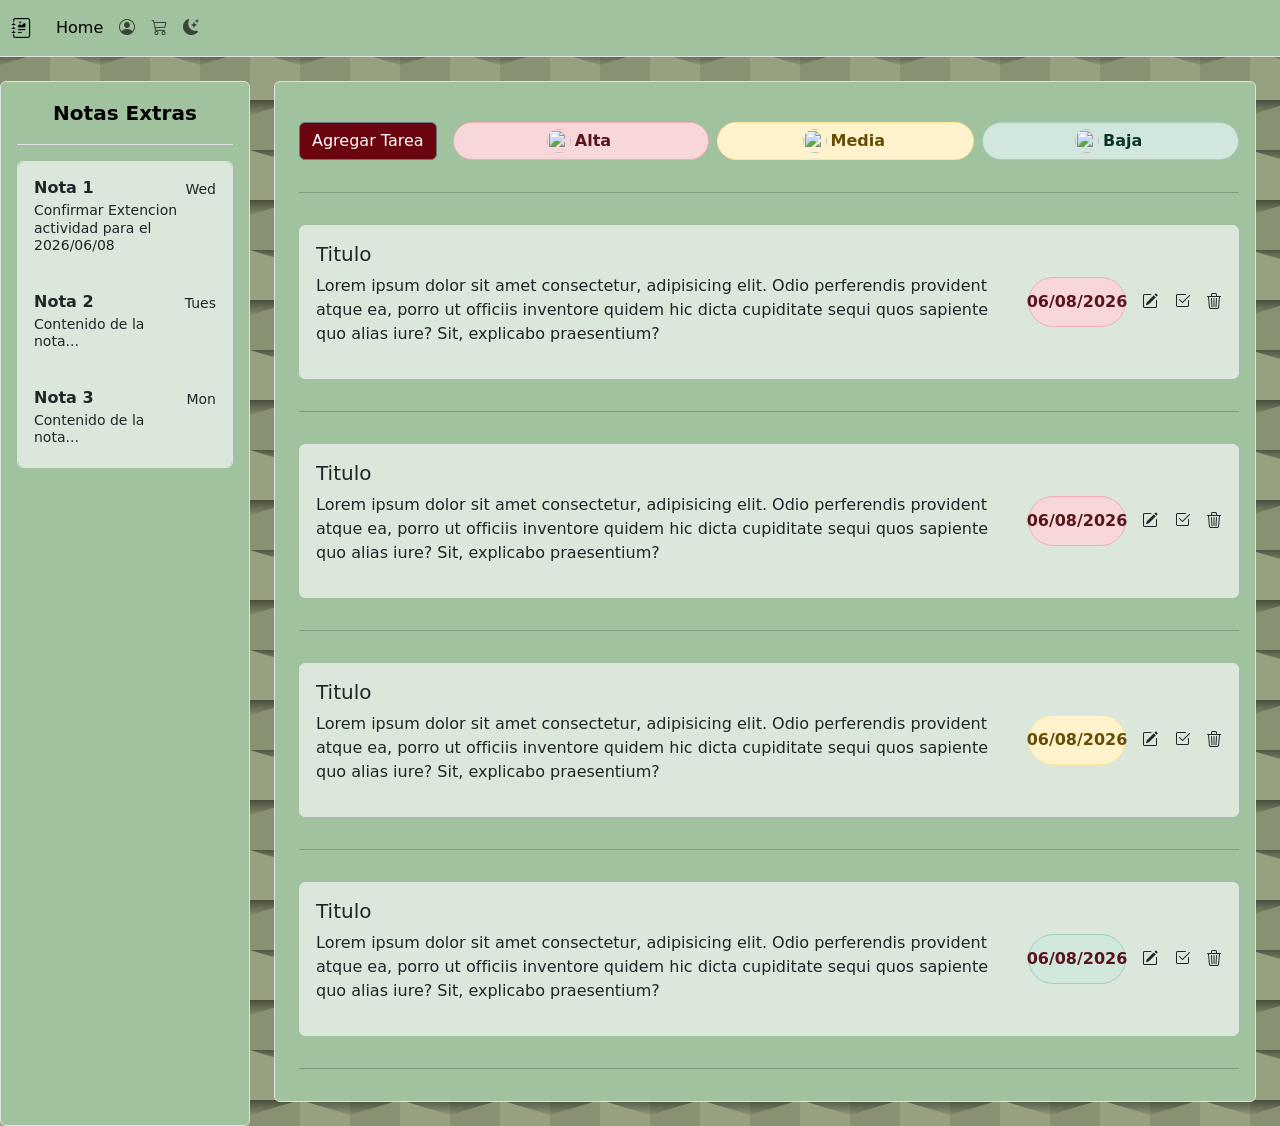
==== index.html @ 19131831 "renombrar Index.html a minúsculas para GitHub Pages" ====
<!DOCTYPE html>
<html lang="es">
<head>
    <meta charset="UTF-8">
    <meta name="viewport" content="width=device-width, initial-scale=1.0">
    <link rel="stylesheet" href="/Css/styles.css">
    <link rel="stylesheet" href="/Css/vision.css">
    <link rel="stylesheet" href="https://cdn.jsdelivr.net/npm/bootstrap-icons@1.11.3/font/bootstrap-icons.min.css">
    <link rel="stylesheet" href="https://cdn.jsdelivr.net/npm/bootstrap-icons@1.13.1/font/bootstrap-icons.min.css">
    <link href="https://cdn.jsdelivr.net/npm/bootstrap@5.3.3/dist/css/bootstrap.min.css" rel="stylesheet">

<!DOCTYPE html>
<html lang="es">
<head>
    <meta charset="UTF-8">
    <meta name="viewport" content="width=device-width, initial-scale=1.0">
    <link rel="stylesheet" href="https://cdn.jsdelivr.net/npm/bootstrap-icons@1.11.3/font/bootstrap-icons.min.css">
    <link href="https://cdn.jsdelivr.net/npm/bootstrap@5.3.3/dist/css/bootstrap.min.css" rel="stylesheet">
    <title>Dashboard Tareas</title>
</head>
<body class="">

    <!-- Navbar-->
    <nav class="navbar navbar-expand-lg border-bottom ">
        <div class="container-fluid">
            <a class="navbar-brand d-flex align-items-center" href="Index.html">
                <i class="bi bi-journal-richtext"></i></a>
        <button class="navbar-toggler" type="button" data-bs-toggle="collapse" data-bs-target="#navbarNavDropdown" aria-controls="navbarNavDropdown" aria-expanded="false" aria-label="Toggle navigation">
            </button>
            <div class="collapse navbar-collapse" id="navbarNavDropdown">
                <ul class="navbar-nav">
                    <li class="nav-item">
                        <a class="nav-link active" aria-current="page" href="#">Home</a>
                    </li>
                    <li class="nav-item">
                        <a class="nav-link" href="#"><i class="bi bi-person-circle"></i></a>
                    </li>
                    <li class="nav-item">
                        <a class="nav-link" href="#"><i class="bi bi-cart3"></i></a>
                    </li>
                    <li class="nav-item">
                        <a class="nav-link" id="modo" href="#"><i class="bi bi-moon-stars-fill" id="icono"></i></a>
                    </li>
                </ul>
            </div>
        </div>
    </nav>

    <!--Notas Extra -->
    <div class="d-flex" style="min-height: calc(100vh - 56px);">
        <div class="notasExtra d-flex flex-column align-items-stretch flex-shrink-0 mt-4 border-end border   rounded p-3" style="width: 250px;">
            <a href="/" class="d-flex align-items-center justify-content-center pb-3 mb-3 link-body-emphasis text-decoration-none border-bottom">
                <span class="fs-5 fw-semibold">Notas Extras</span>
            </a>
            <div class="list-group list-group-flush scrollarea border rounded">
                <a href="#" class="list-group-item  backfondo list-group-item-action py-3 lh-sm">
                    <div class="d-flex w-100 align-items-center justify-content-between">
                        <strong class="mb-1">Nota 1</strong>
                        <small>Wed</small>
                    </div>
                    <div class="col-10 mb-1 small">Confirmar Extencion actividad para el 2026/06/08</div>
                </a>
                <a href="#" class="list-group-item backfondo list-group-item-action py-3 lh-sm">
                    <div class="d-flex w-100 align-items-center justify-content-between">
                        <strong class="mb-1">Nota 2</strong>
                        <small>Tues</small>
                    </div>
                    <div class="col-10 mb-1 small">Contenido de la nota...</div>
                </a>
                <a href="#" class="list-group-item backfondo list-group-item-action py-3 lh-sm">
                    <div class="d-flex w-100 align-items-center justify-content-between">
                        <strong class="mb-1">Nota 3</strong>
                        <small>Mon</small>
                    </div>
                    <div class="col-10 mb-1 small">Contenido de la nota...</div>
                </a>
            </div>
        </div>
        <div class="flex-grow-1 p-4">
            <div class="row g-4">

<!--Tareas -->
<div class="col-12 col-md-12">
    <div class="d-flex flex-column gap-3 py-3 ps-4 pe-3 border rounded tareas">

    <div class="d-flex flex-wrap gap-2 w-100 mt-4 ps-8">
        <!--Formulario-->
            <button id="btnNuevaTarea" class="btn btn-secondary">Agregar Tarea</button>
            <vr></vr>
            <span class="Rojo badge d-flex flex-fill justify-content-center align-items-center p-1 pe-2 text-danger-emphasis bg-danger-subtle border border-danger-subtle rounded-pill">
                <img class="rounded-circle me-1" width="24" height="24" src="https://media.istockphoto.com/id/2217195981/vector/human-silhouette-profile.webp?a=1&b=1&s=612x612&w=0&k=20&c=wUSqGblDH8gOge5ipaBt1TjM0HLCsXHWzp-qzt_V4os=" alt="">
                Alta
            </span>
            <span class="Amarillo badge d-flex flex-fill justify-content-center align-items-center p-1 pe-2 text-warning-emphasis bg-warning-subtle border border-warning-subtle rounded-pill">
                <img class="rounded-circle me-1" width="24" height="24" src="https://media.istockphoto.com/id/2217195981/vector/human-silhouette-profile.webp?a=1&b=1&s=612x612&w=0&k=20&c=wUSqGblDH8gOge5ipaBt1TjM0HLCsXHWzp-qzt_V4os=" alt="">
                Media
            </span>
            <span class="Verde badge d-flex flex-fill justify-content-center align-items-center p-1 pe-2 text-success-emphasis bg-success-subtle border border-success-subtle rounded-pill">
                <img class="rounded-circle me-1" width="24" height="24" src="https://media.istockphoto.com/id/2217195981/vector/human-silhouette-profile.webp?a=1&b=1&s=612x612&w=0&k=20&c=wUSqGblDH8gOge5ipaBt1TjM0HLCsXHWzp-qzt_V4os=" alt="">
                Baja
            </span>
        </div>
        <hr>

        <!-- Sección de la fecha -->
        <div class="p-3 border rounded d-flex align-items-center gap-3 tareaFondo">
            <div id="tituloTaller">
            <h5>Titulo</h5>
            <p>Lorem ipsum dolor sit amet consectetur, adipisicing elit. Odio perferendis provident atque ea, porro ut officiis inventore quidem hic dicta cupiditate sequi quos sapiente quo alias iure? Sit, explicabo praesentium?</p>
            </div>
            <span class="Rojo  badge d-flex flex-fill align-items-center justify-content-center py-3  ps-5 pe-5 text-danger-emphasis bg-danger-subtle border border-danger-subtle rounded-pill"><!--input type="text" class="fechaL" placeholder="21/09/2026"--->06/08/2026</span>
            <i class="bi bi-pencil-square"></i>
            <i class="bi bi-check2-square"></i>
            <i class="bi bi-trash3"></i>
        </div>
        <hr>
        <div class="p-3 border rounded d-flex align-items-center gap-3 tareaFondo">
            <div id="tituloTaller">
            <h5>Titulo</h5>
            <p>Lorem ipsum dolor sit amet consectetur, adipisicing elit. Odio perferendis provident atque ea, porro ut officiis inventore quidem hic dicta cupiditate sequi quos sapiente quo alias iure? Sit, explicabo praesentium?</p>
            </div>
            <span class="Rojo badge d-flex flex-fill align-items-center justify-content-center py-3  ps-5 pe-5 text-danger-emphasis bg-danger-subtle border border-danger-subtle rounded-pill"><!--input type="text" class="fechaL" placeholder="21/09/2026"--->06/08/2026</span>
            <i class="bi bi-pencil-square"></i>
            <i class="bi bi-check2-square"></i>
            <i class="bi bi-trash3"></i>
        </div>
        <hr>

        <div class="p-3 border rounded d-flex align-items-center gap-3 tareaFondo">
            <div id="tituloTaller">
            <h5>Titulo</h5>
            <p>Lorem ipsum dolor sit amet consectetur, adipisicing elit. Odio perferendis provident atque ea, porro ut officiis inventore quidem hic dicta cupiditate sequi quos sapiente quo alias iure? Sit, explicabo praesentium?</p>
            </div>
            <span class="Rojo badge d-flex flex-fill align-items-center justify-content-center py-3  ps-5 pe-5 text-warning-emphasis bg-warning-subtle border border-warning-subtle rounded-pill"><!--input type="text" class="fechaL" placeholder="21/09/2026"--->06/08/2026</span>
            <i class="bi bi-pencil-square"></i>
            <i class="bi bi-check2-square"></i>
            <i class="bi bi-trash3"></i>
        </div>
        <hr>

        <div class="p-3 border rounded d-flex align-items-center gap-3 tareaFondo">
            <div id="tituloTaller">
            <h5>Titulo</h5>
            <p>Lorem ipsum dolor sit amet consectetur, adipisicing elit. Odio perferendis provident atque ea, porro ut officiis inventore quidem hic dicta cupiditate sequi quos sapiente quo alias iure? Sit, explicabo praesentium?</p>
            </div>
            <span class="Verde badge d-flex flex-fill align-items-center justify-content-center py-3 ps-5 pe-5 text-danger-emphasis bg-success-subtle border border-success-subtle rounded-pill"><!--input type="text" class="fechaL" placeholder="21/09/2026"--->06/08/2026</span>
            <i class="bi bi-pencil-square"></i>
            <i class="bi bi-check2-square"></i>
            <i class="bi bi-trash3"></i>
        </div>
        <hr>

    </div>
</div>


    <script src="https://cdn.jsdelivr.net/npm/bootstrap@5.3.3/dist/js/bootstrap.bundle.min.js"></script>
    <script src="https://cdn.jsdelivr.net/npm/sweetalert2@11"></script>
    <script src="https://cdn.jsdelivr.net/npm/bootstrap@5.3.3/dist/js/bootstrap.bundle.min.js"></script>
    <script src="Js/visual.js"></script>
    <script src="Js/alerta.js"></script>
    <!-- SweetAlert -->
    <script src="https://cdn.jsdelivr.net/npm/sweetalert2@11"></script>
</body>
</html>
---- Css/styles.css ----
body{
background-color: #97A07F !important;
background-image: url("data:image/svg+xml,%3Csvg xmlns='http://www.w3.org/2000/svg' width='100' height='100' viewBox='0 0 200 200'%3E%3Cdefs%3E%3ClinearGradient id='a' gradientUnits='userSpaceOnUse' x1='100' y1='33' x2='100' y2='-3'%3E%3Cstop offset='0' stop-color='%23000' stop-opacity='0'/%3E%3Cstop offset='1' stop-color='%23000' stop-opacity='1'/%3E%3C/linearGradient%3E%3ClinearGradient id='b' gradientUnits='userSpaceOnUse' x1='100' y1='135' x2='100' y2='97'%3E%3Cstop offset='0' stop-color='%23000' stop-opacity='0'/%3E%3Cstop offset='1' stop-color='%23000' stop-opacity='1'/%3E%3C/linearGradient%3E%3C/defs%3E%3Cg fill='%237e8767' fill-opacity='0.6'%3E%3Crect x='100' width='100' height='100'/%3E%3Crect y='100' width='100' height='100'/%3E%3C/g%3E%3Cg fill-opacity='0.5'%3E%3Cpolygon fill='url(%23a)' points='100 30 0 0 200 0'/%3E%3Cpolygon fill='url(%23b)' points='100 100 0 130 0 100 200 100 200 130'/%3E%3C/g%3E%3C/svg%3E");
}
/* *Colores */

.navbar, .formulario, .tareas{
    background-color: #A1C29F ;
}

.notasExtra{
    background-color: #A1C29F   ;
    
}
.tareaFondo, .backfondo{
    background-color: rgba(255, 255, 255, 0.616) !important;
}
#descInput, #personaInput,#importanciaInput,#fechaInput, #notasInput{
background-color: #ECECEC;
}
/*  */
.Logo {
    height: 3.5rem !important;
    width: auto !important;
    border-radius: 10%;
    object-fit: contain;
    display: inline-block;
}
.badge{
    height: auto;
    width: 5rem;
    font-size: 1rem !important;
}
#btnNuevaTarea{
    background-color: #6A040F;
}
---- Css/vision.css ----
body.dark{
background-color: #060817 !important;
background-image: url("data:image/svg+xml,%3Csvg xmlns='http://www.w3.org/2000/svg' width='400' height='400' viewBox='0 0 800 800'%3E%3Cg fill='none' stroke='%2316254F' stroke-width='1'%3E%3Cpath d='M769 229L1037 260.9M927 880L731 737 520 660 309 538 40 599 295 764 126.5 879.5 40 599-197 493 102 382-31 229 126.5 79.5-69-63'/%3E%3Cpath d='M-31 229L237 261 390 382 603 493 308.5 537.5 101.5 381.5M370 905L295 764'/%3E%3Cpath d='M520 660L578 842 731 737 840 599 603 493 520 660 295 764 309 538 390 382 539 269 769 229 577.5 41.5 370 105 295 -36 126.5 79.5 237 261 102 382 40 599 -69 737 127 880'/%3E%3Cpath d='M520-140L578.5 42.5 731-63M603 493L539 269 237 261 370 105M902 382L539 269M390 382L102 382'/%3E%3Cpath d='M-222 42L126.5 79.5 370 105 539 269 577.5 41.5 927 80 769 229 902 382 603 493 731 737M295-36L577.5 41.5M578 842L295 764M40-201L127 80M102 382L-261 269'/%3E%3C/g%3E%3Cg fill='%23ACBBC6'%3E%3Ccircle cx='769' cy='229' r='5'/%3E%3Ccircle cx='539' cy='269' r='5'/%3E%3Ccircle cx='603' cy='493' r='5'/%3E%3Ccircle cx='731' cy='737' r='5'/%3E%3Ccircle cx='520' cy='660' r='5'/%3E%3Ccircle cx='309' cy='538' r='5'/%3E%3Ccircle cx='295' cy='764' r='5'/%3E%3Ccircle cx='40' cy='599' r='5'/%3E%3Ccircle cx='102' cy='382' r='5'/%3E%3Ccircle cx='127' cy='80' r='5'/%3E%3Ccircle cx='370' cy='105' r='5'/%3E%3Ccircle cx='578' cy='42' r='5'/%3E%3Ccircle cx='237' cy='261' r='5'/%3E%3Ccircle cx='390' cy='382' r='5'/%3E%3C/g%3E%3C/svg%3E");
}

body.dark .navbar, body.dark .formulario, body.dark .tareas{
    background-color: #ACBBC6;
}

body.dark .notasExtra{
    background-color: #ACBBC6  ;
    
}
body.dark .tareaFondo,body.dark .backfondo{
    background-color: rgba(255, 255, 255, 0.616) !important;
}
body.dark #descInput, body.dark #personaInput,body.dark #importanciaInput,body.dark #fechaInput,body.dark #notasInput{
background-color: #ECECEC;
}
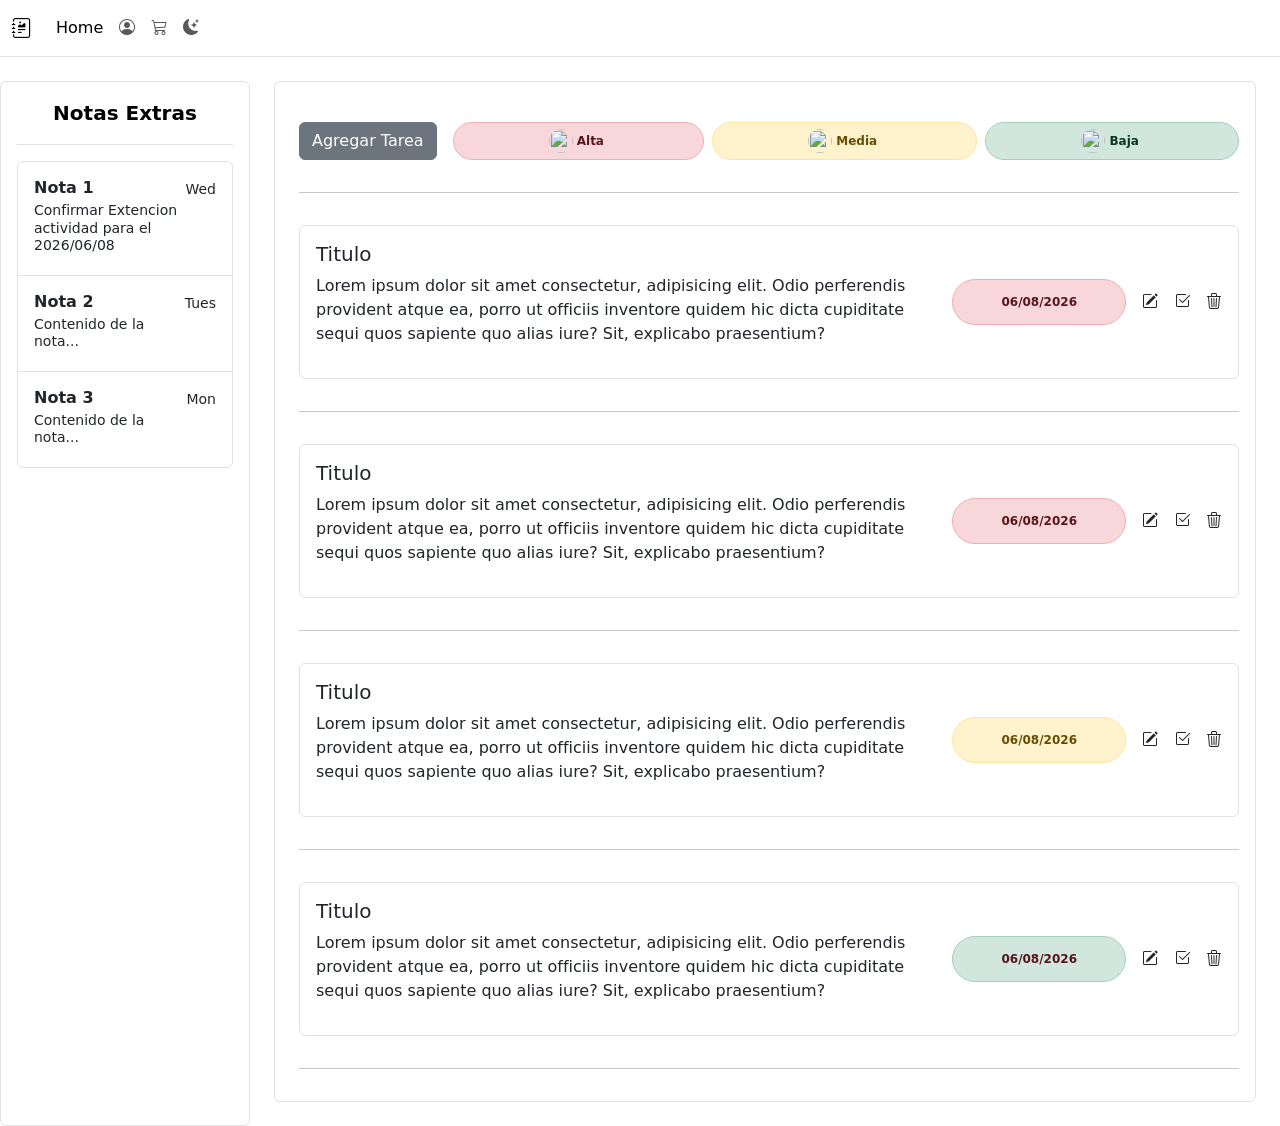
==== commit cf1a45b1: "Forzar rutas y carpetas a minúsculas para producción" ====
--- a/index.html
+++ b/index.html
@@ -3,8 +3,8 @@
 <head>
     <meta charset="UTF-8">
     <meta name="viewport" content="width=device-width, initial-scale=1.0">
-    <link rel="stylesheet" href="/Css/styles.css">
-    <link rel="stylesheet" href="/Css/vision.css">
+    <link rel="stylesheet" href="css/styles.css">
+    <link rel="stylesheet" href="css/vision.css">
     <link rel="stylesheet" href="https://cdn.jsdelivr.net/npm/bootstrap-icons@1.11.3/font/bootstrap-icons.min.css">
     <link rel="stylesheet" href="https://cdn.jsdelivr.net/npm/bootstrap-icons@1.13.1/font/bootstrap-icons.min.css">
     <link href="https://cdn.jsdelivr.net/npm/bootstrap@5.3.3/dist/css/bootstrap.min.css" rel="stylesheet">
@@ -157,8 +157,8 @@
     <script src="https://cdn.jsdelivr.net/npm/bootstrap@5.3.3/dist/js/bootstrap.bundle.min.js"></script>
     <script src="https://cdn.jsdelivr.net/npm/sweetalert2@11"></script>
     <script src="https://cdn.jsdelivr.net/npm/bootstrap@5.3.3/dist/js/bootstrap.bundle.min.js"></script>
-    <script src="Js/visual.js"></script>
-    <script src="Js/alerta.js"></script>
+    <script src="js/visual.js"></script>
+    <script src="js/alerta.js"></script>
     <!-- SweetAlert -->
     <script src="https://cdn.jsdelivr.net/npm/sweetalert2@11"></script>
 </body>
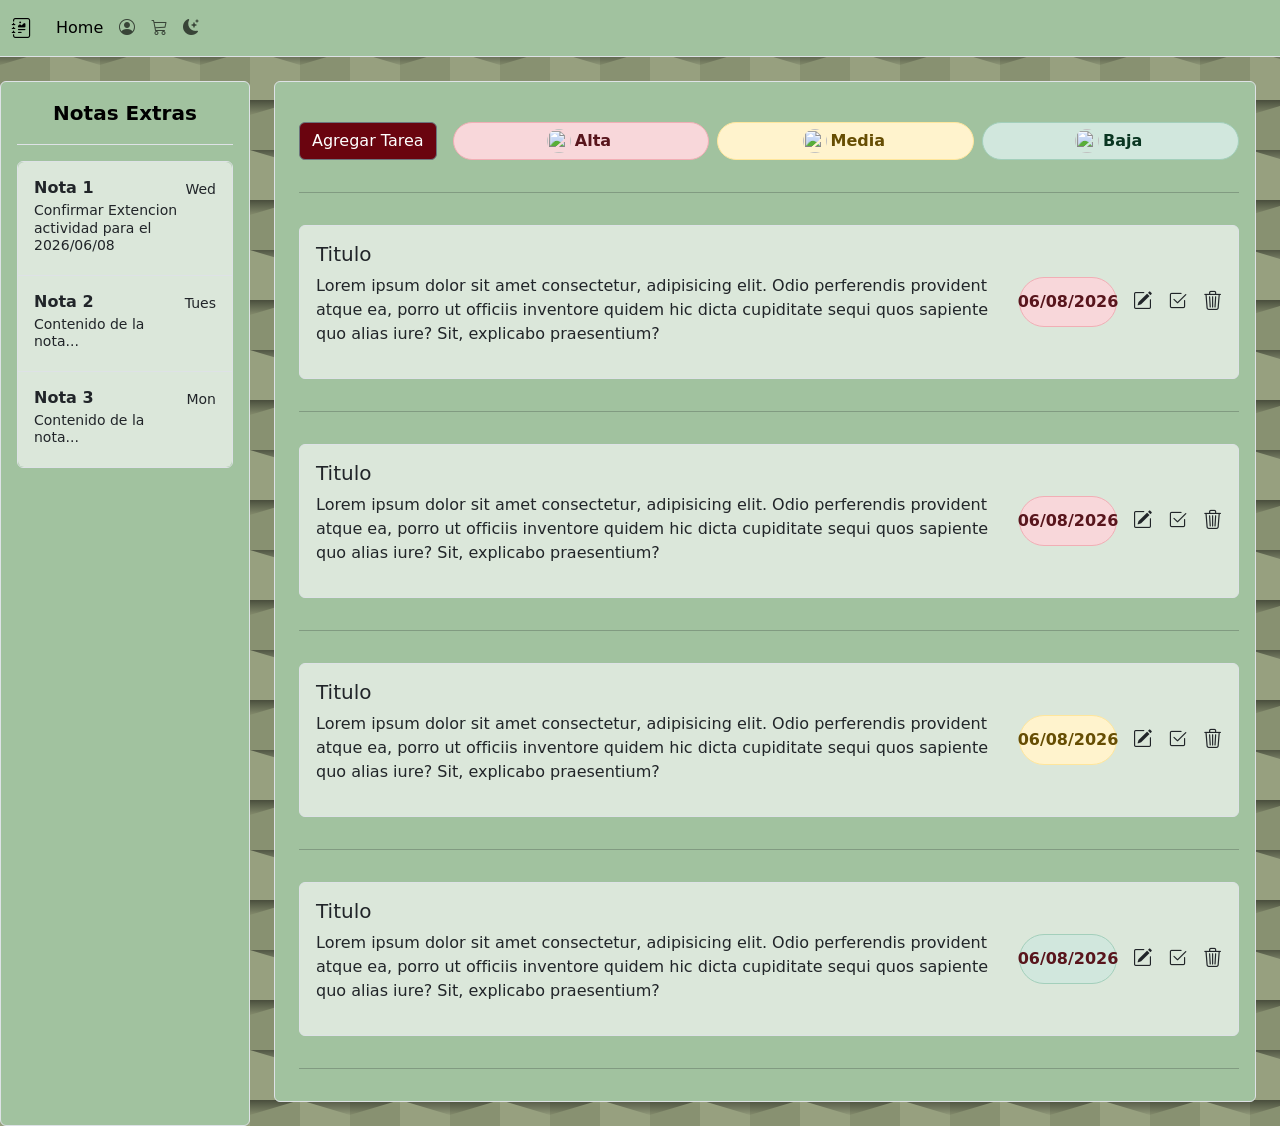
==== commit d088ae5b: "Taller fase 2.1" ====
--- a/index.html
+++ b/index.html
@@ -3,8 +3,9 @@
 <head>
     <meta charset="UTF-8">
     <meta name="viewport" content="width=device-width, initial-scale=1.0">
-    <link rel="stylesheet" href="css/styles.css">
-    <link rel="stylesheet" href="css/vision.css">
+    <link rel="stylesheet" href="../css/styles.css">
+    <link rel="stylesheet" href="../css/vision.css">
+    <link rel="stylesheet" href="../css/tareas.css">
     <link rel="stylesheet" href="https://cdn.jsdelivr.net/npm/bootstrap-icons@1.11.3/font/bootstrap-icons.min.css">
     <link rel="stylesheet" href="https://cdn.jsdelivr.net/npm/bootstrap-icons@1.13.1/font/bootstrap-icons.min.css">
     <link href="https://cdn.jsdelivr.net/npm/bootstrap@5.3.3/dist/css/bootstrap.min.css" rel="stylesheet">
@@ -153,12 +154,12 @@
     </div>
 </div>
 
-
     <script src="https://cdn.jsdelivr.net/npm/bootstrap@5.3.3/dist/js/bootstrap.bundle.min.js"></script>
     <script src="https://cdn.jsdelivr.net/npm/sweetalert2@11"></script>
     <script src="https://cdn.jsdelivr.net/npm/bootstrap@5.3.3/dist/js/bootstrap.bundle.min.js"></script>
-    <script src="js/visual.js"></script>
-    <script src="js/alerta.js"></script>
+    <script src="../js/visual.js"></script>
+    <script src="../js/alerta.js"></script>
+    <script src="../js/tareas.js"></script>
     <!-- SweetAlert -->
     <script src="https://cdn.jsdelivr.net/npm/sweetalert2@11"></script>
 </body>
--- a/css/styles.css
+++ b/css/styles.css
@@ -0,0 +1,36 @@
+body{
+background-color: #97A07F !important;
+background-image: url("data:image/svg+xml,%3Csvg xmlns='http://www.w3.org/2000/svg' width='100' height='100' viewBox='0 0 200 200'%3E%3Cdefs%3E%3ClinearGradient id='a' gradientUnits='userSpaceOnUse' x1='100' y1='33' x2='100' y2='-3'%3E%3Cstop offset='0' stop-color='%23000' stop-opacity='0'/%3E%3Cstop offset='1' stop-color='%23000' stop-opacity='1'/%3E%3C/linearGradient%3E%3ClinearGradient id='b' gradientUnits='userSpaceOnUse' x1='100' y1='135' x2='100' y2='97'%3E%3Cstop offset='0' stop-color='%23000' stop-opacity='0'/%3E%3Cstop offset='1' stop-color='%23000' stop-opacity='1'/%3E%3C/linearGradient%3E%3C/defs%3E%3Cg fill='%237e8767' fill-opacity='0.6'%3E%3Crect x='100' width='100' height='100'/%3E%3Crect y='100' width='100' height='100'/%3E%3C/g%3E%3Cg fill-opacity='0.5'%3E%3Cpolygon fill='url(%23a)' points='100 30 0 0 200 0'/%3E%3Cpolygon fill='url(%23b)' points='100 100 0 130 0 100 200 100 200 130'/%3E%3C/g%3E%3C/svg%3E");
+}
+/* *Colores */
+
+.navbar, .formulario, .tareas{
+    background-color: #A1C29F ;
+}
+
+.notasExtra{
+    background-color: #A1C29F   ;
+    
+}
+.tareaFondo, .backfondo{
+    background-color: rgba(255, 255, 255, 0.616) !important;
+}
+#descInput, #personaInput,#importanciaInput,#fechaInput, #notasInput{
+background-color: #ECECEC;
+}
+/*  */
+.Logo {
+    height: 3.5rem !important;
+    width: auto !important;
+    border-radius: 10%;
+    object-fit: contain;
+    display: inline-block;
+}
+.badge{
+    height: auto;
+    width: 5rem;
+    font-size: 1rem !important;
+}
+#btnNuevaTarea{
+    background-color: #6A040F;
+}
--- a/css/vision.css
+++ b/css/vision.css
@@ -0,0 +1,19 @@
+body.dark{
+background-color: #060817 !important;
+background-image: url("data:image/svg+xml,%3Csvg xmlns='http://www.w3.org/2000/svg' width='400' height='400' viewBox='0 0 800 800'%3E%3Cg fill='none' stroke='%2316254F' stroke-width='1'%3E%3Cpath d='M769 229L1037 260.9M927 880L731 737 520 660 309 538 40 599 295 764 126.5 879.5 40 599-197 493 102 382-31 229 126.5 79.5-69-63'/%3E%3Cpath d='M-31 229L237 261 390 382 603 493 308.5 537.5 101.5 381.5M370 905L295 764'/%3E%3Cpath d='M520 660L578 842 731 737 840 599 603 493 520 660 295 764 309 538 390 382 539 269 769 229 577.5 41.5 370 105 295 -36 126.5 79.5 237 261 102 382 40 599 -69 737 127 880'/%3E%3Cpath d='M520-140L578.5 42.5 731-63M603 493L539 269 237 261 370 105M902 382L539 269M390 382L102 382'/%3E%3Cpath d='M-222 42L126.5 79.5 370 105 539 269 577.5 41.5 927 80 769 229 902 382 603 493 731 737M295-36L577.5 41.5M578 842L295 764M40-201L127 80M102 382L-261 269'/%3E%3C/g%3E%3Cg fill='%23ACBBC6'%3E%3Ccircle cx='769' cy='229' r='5'/%3E%3Ccircle cx='539' cy='269' r='5'/%3E%3Ccircle cx='603' cy='493' r='5'/%3E%3Ccircle cx='731' cy='737' r='5'/%3E%3Ccircle cx='520' cy='660' r='5'/%3E%3Ccircle cx='309' cy='538' r='5'/%3E%3Ccircle cx='295' cy='764' r='5'/%3E%3Ccircle cx='40' cy='599' r='5'/%3E%3Ccircle cx='102' cy='382' r='5'/%3E%3Ccircle cx='127' cy='80' r='5'/%3E%3Ccircle cx='370' cy='105' r='5'/%3E%3Ccircle cx='578' cy='42' r='5'/%3E%3Ccircle cx='237' cy='261' r='5'/%3E%3Ccircle cx='390' cy='382' r='5'/%3E%3C/g%3E%3C/svg%3E");
+}
+
+body.dark .navbar, body.dark .formulario, body.dark .tareas{
+    background-color: #ACBBC6;
+}
+
+body.dark .notasExtra{
+    background-color: #ACBBC6  ;
+    
+}
+body.dark .tareaFondo,body.dark .backfondo{
+    background-color: rgba(255, 255, 255, 0.616) !important;
+}
+body.dark #descInput, body.dark #personaInput,body.dark #importanciaInput,body.dark #fechaInput,body.dark #notasInput{
+background-color: #ECECEC;
+}
--- a/css/tareas.css
+++ b/css/tareas.css
@@ -0,0 +1,12 @@
+.bi-pencil-square,
+.bi-check2-square,
+.bi-check2-square-fill,
+.bi-trash3{
+    cursor:  pointer;
+    font-size: 1.2rem;
+    transition: transform  0.15s ease, color 0.15s ease;
+}
+.bi-pencil-square:hover { color: #0d6efd; transform: scale(1.15); }
+.bi-check2-square:hover,
+.bi-check2-square-fill:hover { color: #198754; transform: scale(1.15); }
+.bi-trash3:hover { color: #dc3545; transform: scale(1.15); }
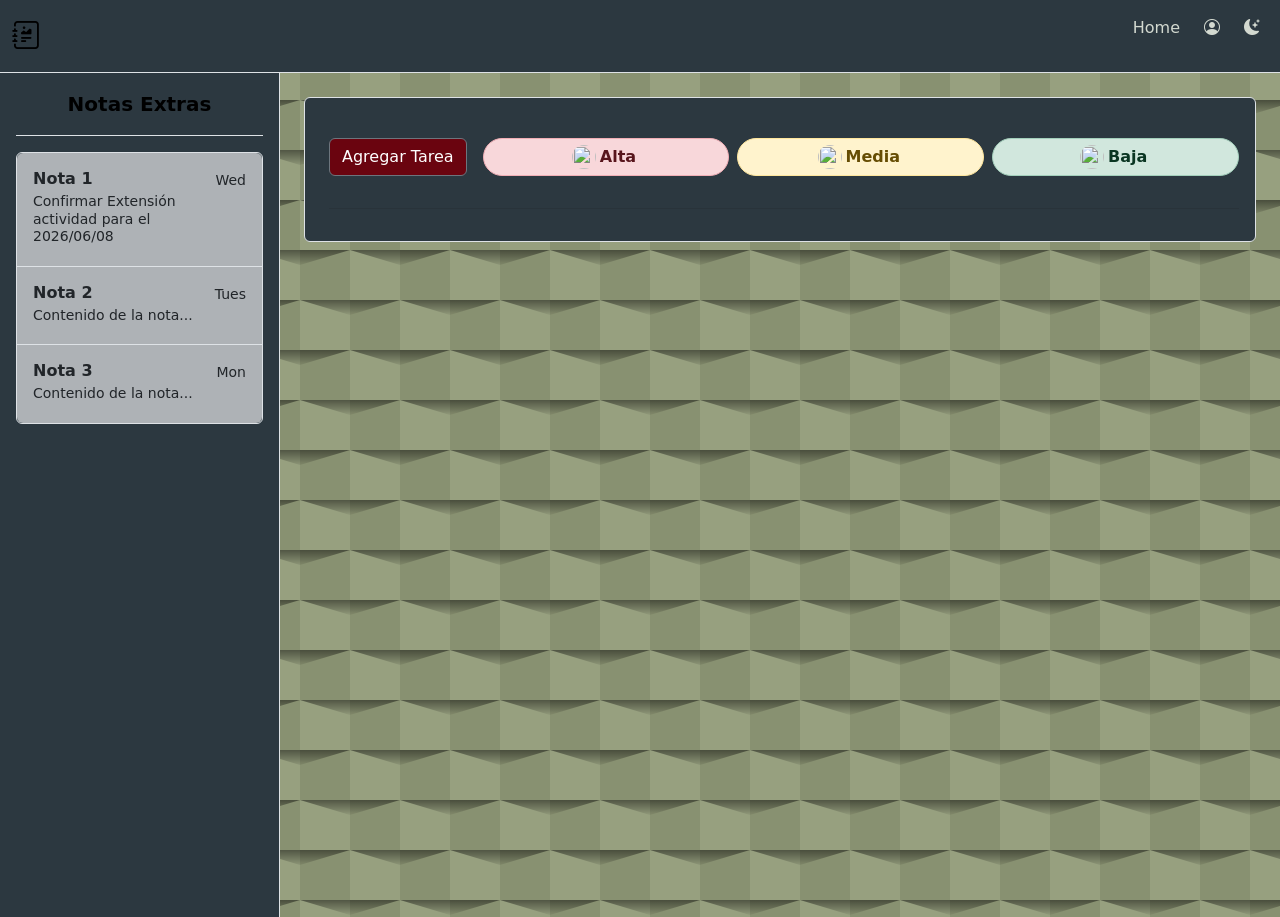
==== commit 22832913: "cabio color 1" ====
--- a/index.html
+++ b/index.html
@@ -3,41 +3,40 @@
 <head>
     <meta charset="UTF-8">
     <meta name="viewport" content="width=device-width, initial-scale=1.0">
+    <title>Dashboard Tareas</title>
+    <!-- CSS Bootstrap & Iconos -->
+    <link href="https://cdn.jsdelivr.net/npm/bootstrap@5.3.3/dist/css/bootstrap.min.css" rel="stylesheet">
+    <link rel="stylesheet" href="https://cdn.jsdelivr.net/npm/bootstrap-icons@1.11.3/font/bootstrap-icons.min.css">
     <link rel="stylesheet" href="../css/styles.css">
     <link rel="stylesheet" href="../css/vision.css">
     <link rel="stylesheet" href="../css/tareas.css">
-    <link rel="stylesheet" href="https://cdn.jsdelivr.net/npm/bootstrap-icons@1.11.3/font/bootstrap-icons.min.css">
-    <link rel="stylesheet" href="https://cdn.jsdelivr.net/npm/bootstrap-icons@1.13.1/font/bootstrap-icons.min.css">
-    <link href="https://cdn.jsdelivr.net/npm/bootstrap@5.3.3/dist/css/bootstrap.min.css" rel="stylesheet">
-
-<!DOCTYPE html>
-<html lang="es">
-<head>
-    <meta charset="UTF-8">
-    <meta name="viewport" content="width=device-width, initial-scale=1.0">
-    <link rel="stylesheet" href="https://cdn.jsdelivr.net/npm/bootstrap-icons@1.11.3/font/bootstrap-icons.min.css">
-    <link href="https://cdn.jsdelivr.net/npm/bootstrap@5.3.3/dist/css/bootstrap.min.css" rel="stylesheet">
-    <title>Dashboard Tareas</title>
 </head>
-<body class="">
+<body>
 
     <!-- Navbar-->
-    <nav class="navbar navbar-expand-lg border-bottom ">
+    <nav class="navbar navbar-expand-lg border-bottom">
         <div class="container-fluid">
-            <a class="navbar-brand d-flex align-items-center" href="Index.html">
-                <i class="bi bi-journal-richtext"></i></a>
-        <button class="navbar-toggler" type="button" data-bs-toggle="collapse" data-bs-target="#navbarNavDropdown" aria-controls="navbarNavDropdown" aria-expanded="false" aria-label="Toggle navigation">
+            
+            <!-- Botón para abrir NOTAS en móviles -->
+            <button class="btn btn-outline-secondary d-lg-none me-2" type="button" data-bs-toggle="offcanvas" data-bs-target="#sidebarNotas" aria-controls="sidebarNotas">
+                <i class="bi bi-journal-text"></i> Notas
             </button>
-            <div class="collapse navbar-collapse" id="navbarNavDropdown">
-                <ul class="navbar-nav">
+
+            <a class="navbar-brand d-flex align-items-center me-auto" href="Index.html">
+                <i class="bi bi-journal-richtext fs-3"></i>
+            </a>
+            
+            <button class="navbar-toggler" type="button" data-bs-toggle="collapse" data-bs-target="#navbarNavDropdown" aria-controls="navbarNavDropdown" aria-expanded="false" aria-label="Toggle navigation">
+                <span class="navbar-toggler-icon"></span>
+            </button>
+
+            <div class="collapse navbar-collapse justify-content-end" id="navbarNavDropdown">
+                <ul class="navbar-nav gap-2 mt-2 mt-lg-0">
                     <li class="nav-item">
-                        <a class="nav-link active" aria-current="page" href="#">Home</a>
+                        <a class="nav-link active" aria-current="page" href="#"><p class="home1"> Home</p></a>
                     </li>
                     <li class="nav-item">
                         <a class="nav-link" href="#"><i class="bi bi-person-circle"></i></a>
-                    </li>
-                    <li class="nav-item">
-                        <a class="nav-link" href="#"><i class="bi bi-cart3"></i></a>
                     </li>
                     <li class="nav-item">
                         <a class="nav-link" id="modo" href="#"><i class="bi bi-moon-stars-fill" id="icono"></i></a>
@@ -47,120 +46,89 @@
         </div>
     </nav>
 
-    <!--Notas Extra -->
+    <!-- Contenido Principal -->
     <div class="d-flex" style="min-height: calc(100vh - 56px);">
-        <div class="notasExtra d-flex flex-column align-items-stretch flex-shrink-0 mt-4 border-end border   rounded p-3" style="width: 250px;">
-            <a href="/" class="d-flex align-items-center justify-content-center pb-3 mb-3 link-body-emphasis text-decoration-none border-bottom">
-                <span class="fs-5 fw-semibold">Notas Extras</span>
-            </a>
-            <div class="list-group list-group-flush scrollarea border rounded">
-                <a href="#" class="list-group-item  backfondo list-group-item-action py-3 lh-sm">
-                    <div class="d-flex w-100 align-items-center justify-content-between">
-                        <strong class="mb-1">Nota 1</strong>
-                        <small>Wed</small>
-                    </div>
-                    <div class="col-10 mb-1 small">Confirmar Extencion actividad para el 2026/06/08</div>
+
+        <!-- Sidebar Notas Extras -->
+        <div class="notasExtra offcanvas-lg offcanvas-start border-end p-3" tabindex="-1" id="sidebarNotas" aria-labelledby="sidebarNotasLabel" style="width: 280px;">
+            <div class="offcanvas-header border-bottom mb-2 pb-3">
+                <h5 class="offcanvas-title fs-5 fw-semibold" id="sidebarNotasLabel">Notas Extras</h5>
+                <button type="button" class="btn-close" data-bs-dismiss="offcanvas" data-bs-target="#sidebarNotas" aria-label="Close"></button>
+            </div>
+
+            <div class="offcanvas-body d-flex flex-column p-0">
+                <a href="/" class="d-none d-lg-flex align-items-center justify-content-center pb-3 mb-3 link-body-emphasis text-decoration-none border-bottom">
+                    <span class="fs-5 fw-semibold">Notas Extras</span>
                 </a>
-                <a href="#" class="list-group-item backfondo list-group-item-action py-3 lh-sm">
-                    <div class="d-flex w-100 align-items-center justify-content-between">
-                        <strong class="mb-1">Nota 2</strong>
-                        <small>Tues</small>
-                    </div>
-                    <div class="col-10 mb-1 small">Contenido de la nota...</div>
-                </a>
-                <a href="#" class="list-group-item backfondo list-group-item-action py-3 lh-sm">
-                    <div class="d-flex w-100 align-items-center justify-content-between">
-                        <strong class="mb-1">Nota 3</strong>
-                        <small>Mon</small>
-                    </div>
-                    <div class="col-10 mb-1 small">Contenido de la nota...</div>
-                </a>
+                <div class="list-group list-group-flush scrollarea border rounded w-100">
+                    <a href="#" class="list-group-item backfondo list-group-item-action py-3 lh-sm">
+                        <div class="d-flex w-100 align-items-center justify-content-between">
+                            <strong class="mb-1">Nota 1</strong>
+                            <small>Wed</small>
+                        </div>
+                        <div class="col-10 mb-1 small">Confirmar Extensión actividad para el 2026/06/08</div>
+                    </a>
+                    <a href="#" class="list-group-item backfondo list-group-item-action py-3 lh-sm">
+                        <div class="d-flex w-100 align-items-center justify-content-between">
+                            <strong class="mb-1">Nota 2</strong>
+                            <small>Tues</small>
+                        </div>
+                        <div class="col-10 mb-1 small">Contenido de la nota...</div>
+                    </a>
+                    <a href="#" class="list-group-item backfondo list-group-item-action py-3 lh-sm">
+                        <div class="d-flex w-100 align-items-center justify-content-between">
+                            <strong class="mb-1">Nota 3</strong>
+                            <small>Mon</small>
+                        </div>
+                        <div class="col-10 mb-1 small">Contenido de la nota...</div>
+                    </a>
+                </div>
             </div>
         </div>
-        <div class="flex-grow-1 p-4">
+
+        <!-- Sección Tareas -->
+        <div class="flex-grow-1 p-3 p-md-4">
             <div class="row g-4">
+                <div class="col-12 col-md-12">
+                    <!-- Contenedor con la clase .tareas que detecta tu JS -->
+                    <div class="d-flex flex-column gap-3 py-3 ps-4 pe-3 border rounded tareas">
+                        
+                        <div class="d-flex flex-wrap gap-2 w-100 mt-4 ps-8">
+                            <button id="btnNuevaTarea" class="btn btn-secondary">Agregar Tarea</button>
+                            <vr></vr>
+                            <span class="Rojo badge d-flex flex-fill justify-content-center align-items-center p-1 pe-2 text-danger-emphasis bg-danger-subtle border border-danger-subtle rounded-pill">
+                                <img class="rounded-circle me-1" width="24" height="24" src="https://media.istockphoto.com/id/2217195981/vector/human-silhouette-profile.webp?a=1&b=1&s=612x612&w=0&k=20&c=wUSqGblDH8gOge5ipaBt1TjM0HLCsXHWzp-qzt_V4os=" alt="">
+                                Alta
+                            </span>
+                            <span class="Amarillo badge d-flex flex-fill justify-content-center align-items-center p-1 pe-2 text-warning-emphasis bg-warning-subtle border border-warning-subtle rounded-pill">
+                                <img class="rounded-circle me-1" width="24" height="24" src="https://media.istockphoto.com/id/2217195981/vector/human-silhouette-profile.webp?a=1&b=1&s=612x612&w=0&k=20&c=wUSqGblDH8gOge5ipaBt1TjM0HLCsXHWzp-qzt_V4os=" alt="">
+                                Media
+                            </span>
+                            <span class="Verde badge d-flex flex-fill justify-content-center align-items-center p-1 pe-2 text-success-emphasis bg-success-subtle border border-success-subtle rounded-pill">
+                                <img class="rounded-circle me-1" width="24" height="24" src="https://media.istockphoto.com/id/2217195981/vector/human-silhouette-profile.webp?a=1&b=1&s=612x612&w=0&k=20&c=wUSqGblDH8gOge5ipaBt1TjM0HLCsXHWzp-qzt_V4os=" alt="">
+                                Baja
+                            </span>
+                        </div>
+                        <hr>
 
-<!--Tareas -->
-<div class="col-12 col-md-12">
-    <div class="d-flex flex-column gap-3 py-3 ps-4 pe-3 border rounded tareas">
+                        <!-- Las tareas dinámicas creadas desde tu JS se agregarán automáticamente aquí abajo -->
 
-    <div class="d-flex flex-wrap gap-2 w-100 mt-4 ps-8">
-        <!--Formulario-->
-            <button id="btnNuevaTarea" class="btn btn-secondary">Agregar Tarea</button>
-            <vr></vr>
-            <span class="Rojo badge d-flex flex-fill justify-content-center align-items-center p-1 pe-2 text-danger-emphasis bg-danger-subtle border border-danger-subtle rounded-pill">
-                <img class="rounded-circle me-1" width="24" height="24" src="https://media.istockphoto.com/id/2217195981/vector/human-silhouette-profile.webp?a=1&b=1&s=612x612&w=0&k=20&c=wUSqGblDH8gOge5ipaBt1TjM0HLCsXHWzp-qzt_V4os=" alt="">
-                Alta
-            </span>
-            <span class="Amarillo badge d-flex flex-fill justify-content-center align-items-center p-1 pe-2 text-warning-emphasis bg-warning-subtle border border-warning-subtle rounded-pill">
-                <img class="rounded-circle me-1" width="24" height="24" src="https://media.istockphoto.com/id/2217195981/vector/human-silhouette-profile.webp?a=1&b=1&s=612x612&w=0&k=20&c=wUSqGblDH8gOge5ipaBt1TjM0HLCsXHWzp-qzt_V4os=" alt="">
-                Media
-            </span>
-            <span class="Verde badge d-flex flex-fill justify-content-center align-items-center p-1 pe-2 text-success-emphasis bg-success-subtle border border-success-subtle rounded-pill">
-                <img class="rounded-circle me-1" width="24" height="24" src="https://media.istockphoto.com/id/2217195981/vector/human-silhouette-profile.webp?a=1&b=1&s=612x612&w=0&k=20&c=wUSqGblDH8gOge5ipaBt1TjM0HLCsXHWzp-qzt_V4os=" alt="">
-                Baja
-            </span>
+                    </div>
+                </div>
+            </div>
         </div>
-        <hr>
-
-        <!-- Sección de la fecha -->
-        <div class="p-3 border rounded d-flex align-items-center gap-3 tareaFondo">
-            <div id="tituloTaller">
-            <h5>Titulo</h5>
-            <p>Lorem ipsum dolor sit amet consectetur, adipisicing elit. Odio perferendis provident atque ea, porro ut officiis inventore quidem hic dicta cupiditate sequi quos sapiente quo alias iure? Sit, explicabo praesentium?</p>
-            </div>
-            <span class="Rojo  badge d-flex flex-fill align-items-center justify-content-center py-3  ps-5 pe-5 text-danger-emphasis bg-danger-subtle border border-danger-subtle rounded-pill"><!--input type="text" class="fechaL" placeholder="21/09/2026"--->06/08/2026</span>
-            <i class="bi bi-pencil-square"></i>
-            <i class="bi bi-check2-square"></i>
-            <i class="bi bi-trash3"></i>
-        </div>
-        <hr>
-        <div class="p-3 border rounded d-flex align-items-center gap-3 tareaFondo">
-            <div id="tituloTaller">
-            <h5>Titulo</h5>
-            <p>Lorem ipsum dolor sit amet consectetur, adipisicing elit. Odio perferendis provident atque ea, porro ut officiis inventore quidem hic dicta cupiditate sequi quos sapiente quo alias iure? Sit, explicabo praesentium?</p>
-            </div>
-            <span class="Rojo badge d-flex flex-fill align-items-center justify-content-center py-3  ps-5 pe-5 text-danger-emphasis bg-danger-subtle border border-danger-subtle rounded-pill"><!--input type="text" class="fechaL" placeholder="21/09/2026"--->06/08/2026</span>
-            <i class="bi bi-pencil-square"></i>
-            <i class="bi bi-check2-square"></i>
-            <i class="bi bi-trash3"></i>
-        </div>
-        <hr>
-
-        <div class="p-3 border rounded d-flex align-items-center gap-3 tareaFondo">
-            <div id="tituloTaller">
-            <h5>Titulo</h5>
-            <p>Lorem ipsum dolor sit amet consectetur, adipisicing elit. Odio perferendis provident atque ea, porro ut officiis inventore quidem hic dicta cupiditate sequi quos sapiente quo alias iure? Sit, explicabo praesentium?</p>
-            </div>
-            <span class="Rojo badge d-flex flex-fill align-items-center justify-content-center py-3  ps-5 pe-5 text-warning-emphasis bg-warning-subtle border border-warning-subtle rounded-pill"><!--input type="text" class="fechaL" placeholder="21/09/2026"--->06/08/2026</span>
-            <i class="bi bi-pencil-square"></i>
-            <i class="bi bi-check2-square"></i>
-            <i class="bi bi-trash3"></i>
-        </div>
-        <hr>
-
-        <div class="p-3 border rounded d-flex align-items-center gap-3 tareaFondo">
-            <div id="tituloTaller">
-            <h5>Titulo</h5>
-            <p>Lorem ipsum dolor sit amet consectetur, adipisicing elit. Odio perferendis provident atque ea, porro ut officiis inventore quidem hic dicta cupiditate sequi quos sapiente quo alias iure? Sit, explicabo praesentium?</p>
-            </div>
-            <span class="Verde badge d-flex flex-fill align-items-center justify-content-center py-3 ps-5 pe-5 text-danger-emphasis bg-success-subtle border border-success-subtle rounded-pill"><!--input type="text" class="fechaL" placeholder="21/09/2026"--->06/08/2026</span>
-            <i class="bi bi-pencil-square"></i>
-            <i class="bi bi-check2-square"></i>
-            <i class="bi bi-trash3"></i>
-        </div>
-        <hr>
 
     </div>
-</div>
 
+    <!-- Scripts CDN -->
     <script src="https://cdn.jsdelivr.net/npm/bootstrap@5.3.3/dist/js/bootstrap.bundle.min.js"></script>
     <script src="https://cdn.jsdelivr.net/npm/sweetalert2@11"></script>
-    <script src="https://cdn.jsdelivr.net/npm/bootstrap@5.3.3/dist/js/bootstrap.bundle.min.js"></script>
+    
+    <!-- Scripts Propios -->
     <script src="../js/visual.js"></script>
     <script src="../js/alerta.js"></script>
     <script src="../js/tareas.js"></script>
-    <!-- SweetAlert -->
-    <script src="https://cdn.jsdelivr.net/npm/sweetalert2@11"></script>
+    <script src="../js/taskManager.js"></script>
+    <script src="../js/index.js"></script>
 </body>
 </html>
--- a/css/styles.css
+++ b/css/styles.css
@@ -5,11 +5,11 @@
 /* *Colores */
 
 .navbar, .formulario, .tareas{
-    background-color: #A1C29F ;
+    background-color: #2C3840 ;
 }
 
 .notasExtra{
-    background-color: #A1C29F   ;
+    background-color: #2C3840   ;
     
 }
 .tareaFondo, .backfondo{
@@ -33,4 +33,12 @@
 }
 #btnNuevaTarea{
     background-color: #6A040F;
+}
+@media (min-width: 992px) {
+    .offcanvas-lg.notasExtra {
+        background-color: #2C3840 !important;
+    }
+}
+.bi-person-circle, .bi-moon-stars-fill, .home1{
+    color:#D3D9D0
 }
--- a/css/vision.css
+++ b/css/vision.css
@@ -16,4 +16,4 @@
 }
 body.dark #descInput, body.dark #personaInput,body.dark #importanciaInput,body.dark #fechaInput,body.dark #notasInput{
 background-color: #ECECEC;
-}+}
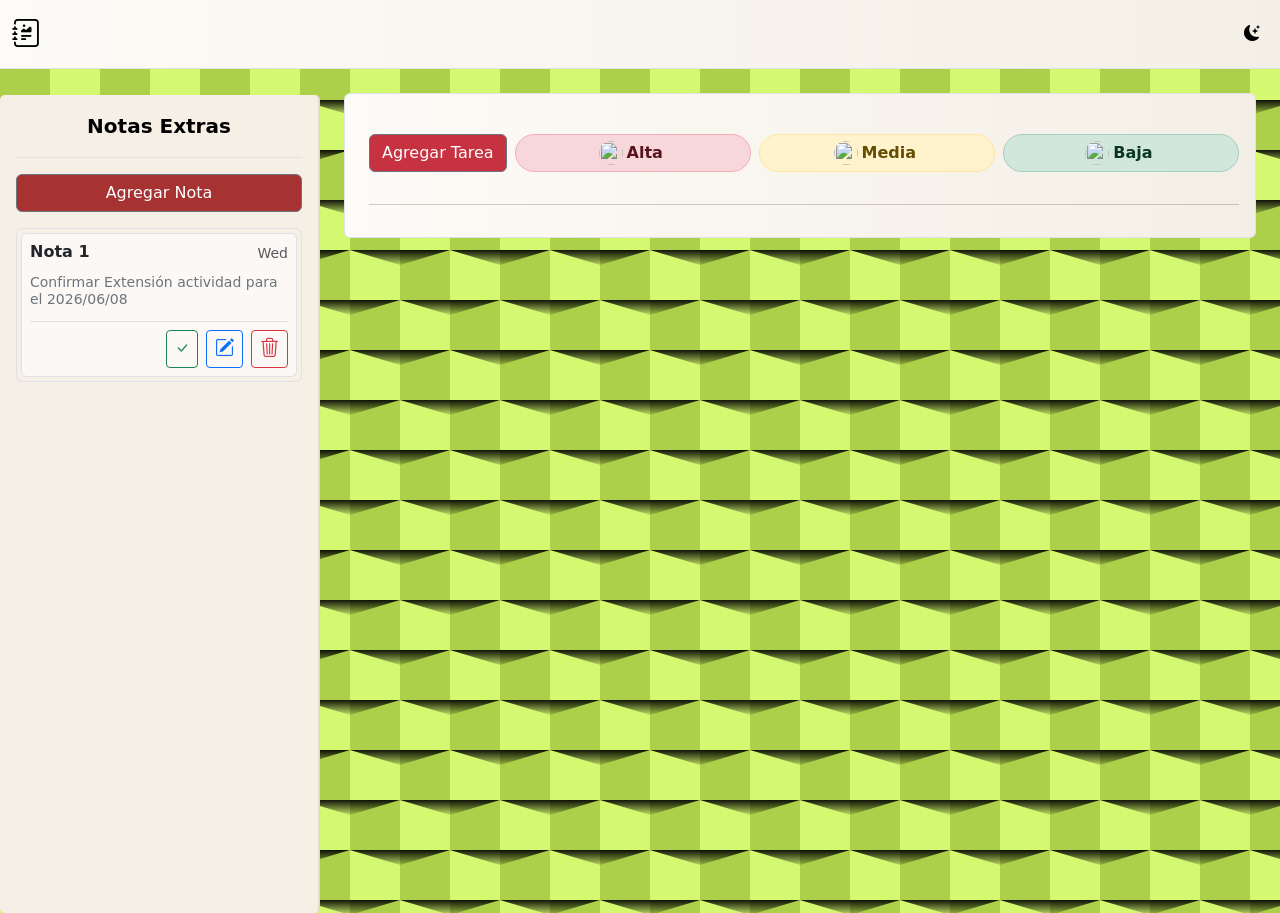
==== commit 942bd0c9: "Cambio de colores" ====
--- a/index.html
+++ b/index.html
@@ -7,9 +7,9 @@
     <!-- CSS Bootstrap & Iconos -->
     <link href="https://cdn.jsdelivr.net/npm/bootstrap@5.3.3/dist/css/bootstrap.min.css" rel="stylesheet">
     <link rel="stylesheet" href="https://cdn.jsdelivr.net/npm/bootstrap-icons@1.11.3/font/bootstrap-icons.min.css">
-    <link rel="stylesheet" href="../css/styles.css">
-    <link rel="stylesheet" href="../css/vision.css">
-    <link rel="stylesheet" href="../css/tareas.css">
+    <link rel="stylesheet" href="./css/styles.css">
+    <link rel="stylesheet" href="./css/vision.css">
+    <link rel="stylesheet" href="./css/tareas.css">
 </head>
 <body>
 
@@ -17,7 +17,6 @@
     <nav class="navbar navbar-expand-lg border-bottom">
         <div class="container-fluid">
             
-            <!-- Botón para abrir NOTAS en móviles -->
             <button class="btn btn-outline-secondary d-lg-none me-2" type="button" data-bs-toggle="offcanvas" data-bs-target="#sidebarNotas" aria-controls="sidebarNotas">
                 <i class="bi bi-journal-text"></i> Notas
             </button>
@@ -33,12 +32,6 @@
             <div class="collapse navbar-collapse justify-content-end" id="navbarNavDropdown">
                 <ul class="navbar-nav gap-2 mt-2 mt-lg-0">
                     <li class="nav-item">
-                        <a class="nav-link active" aria-current="page" href="#"><p class="home1"> Home</p></a>
-                    </li>
-                    <li class="nav-item">
-                        <a class="nav-link" href="#"><i class="bi bi-person-circle"></i></a>
-                    </li>
-                    <li class="nav-item">
                         <a class="nav-link" id="modo" href="#"><i class="bi bi-moon-stars-fill" id="icono"></i></a>
                     </li>
                 </ul>
@@ -46,56 +39,58 @@
         </div>
     </nav>
 
-    <!-- Contenido Principal -->
     <div class="d-flex" style="min-height: calc(100vh - 56px);">
 
-        <!-- Sidebar Notas Extras -->
-        <div class="notasExtra offcanvas-lg offcanvas-start border-end p-3" tabindex="-1" id="sidebarNotas" aria-labelledby="sidebarNotasLabel" style="width: 280px;">
-            <div class="offcanvas-header border-bottom mb-2 pb-3">
-                <h5 class="offcanvas-title fs-5 fw-semibold" id="sidebarNotasLabel">Notas Extras</h5>
-                <button type="button" class="btn-close" data-bs-dismiss="offcanvas" data-bs-target="#sidebarNotas" aria-label="Close"></button>
+        <!--Notas Extras -->
+       <div class="notasExtra offcanvas-lg offcanvas-start border-end p-3" tabindex="-1" id="sidebarNotas" aria-labelledby="sidebarNotasLabel" style="width: 320px;">
+    <div class="offcanvas-header border-bottom mb-2 pb-3">
+        <h5 class="offcanvas-title fs-5 fw-semibold" id="sidebarNotasLabel">Notas Extras</h5>
+        <button type="button" class="btn-close" data-bs-dismiss="offcanvas" data-bs-target="#sidebarNotas" aria-label="Close"></button>
+    </div>
+
+    <div class="offcanvas-body d-flex flex-column p-0">
+        <a href="#" class="d-none d-lg-flex align-items-center justify-content-center pb-3 mb-3 link-body-emphasis text-decoration-none border-bottom">
+            <span class="fs-5 fw-semibold">Notas Extras</span>
+        </a>
+        
+        <button id="btnNotaExtra" class="btn btn-secondary mb-3 w-100"> Agregar Nota</button>
+
+        <!-- Listado dinámico de notas extras -->
+        <div id="contenedorNotasExtras" class="list-group list-group-flush scrollarea border rounded w-100 gap-1 p-1">
+            
+            <!-- Ejemplo de ítem con acciones -->
+            <div class="list-group-item backfondo border rounded p-2 lh-sm d-flex flex-column gap-2">
+                <div class="d-flex w-100 align-items-center justify-content-between">
+                    <strong class="mb-1 text-truncate" style="max-width: 140px;">Nota 1</strong>
+                    <small class="text-muted">Wed</small>
+                </div>
+                <div class="small text-secondary">Confirmar Extensión actividad para el 2026/06/08</div>
+                
+                <!-- Botones de Acción (Editar, Check, Borrar) -->
+                <div class="d-flex justify-content-end gap-2 border-top pt-2 mt-1">
+                    <button class="btn btn-sm btn-outline-success p-1 px-2 btn-check-extra" title="Completar">
+                        <i class="bi bi-check-lg"></i>
+                    </button>
+                    <button class="btn btn-sm btn-outline-primary p-1 px-2 btn-edit-extra" title="Editar">
+                        <i class="bi bi-pencil-square"></i>
+                    </button>
+                    <button class="btn btn-sm btn-outline-danger p-1 px-2 btn-delete-extra" title="Eliminar">
+                        <i class="bi bi-trash3"></i>
+                    </button>
+                </div>
             </div>
 
-            <div class="offcanvas-body d-flex flex-column p-0">
-                <a href="/" class="d-none d-lg-flex align-items-center justify-content-center pb-3 mb-3 link-body-emphasis text-decoration-none border-bottom">
-                    <span class="fs-5 fw-semibold">Notas Extras</span>
-                </a>
-                <div class="list-group list-group-flush scrollarea border rounded w-100">
-                    <a href="#" class="list-group-item backfondo list-group-item-action py-3 lh-sm">
-                        <div class="d-flex w-100 align-items-center justify-content-between">
-                            <strong class="mb-1">Nota 1</strong>
-                            <small>Wed</small>
-                        </div>
-                        <div class="col-10 mb-1 small">Confirmar Extensión actividad para el 2026/06/08</div>
-                    </a>
-                    <a href="#" class="list-group-item backfondo list-group-item-action py-3 lh-sm">
-                        <div class="d-flex w-100 align-items-center justify-content-between">
-                            <strong class="mb-1">Nota 2</strong>
-                            <small>Tues</small>
-                        </div>
-                        <div class="col-10 mb-1 small">Contenido de la nota...</div>
-                    </a>
-                    <a href="#" class="list-group-item backfondo list-group-item-action py-3 lh-sm">
-                        <div class="d-flex w-100 align-items-center justify-content-between">
-                            <strong class="mb-1">Nota 3</strong>
-                            <small>Mon</small>
-                        </div>
-                        <div class="col-10 mb-1 small">Contenido de la nota...</div>
-                    </a>
-                </div>
-            </div>
         </div>
+    </div>
+</div>
 
-        <!-- Sección Tareas -->
         <div class="flex-grow-1 p-3 p-md-4">
             <div class="row g-4">
                 <div class="col-12 col-md-12">
-                    <!-- Contenedor con la clase .tareas que detecta tu JS -->
                     <div class="d-flex flex-column gap-3 py-3 ps-4 pe-3 border rounded tareas">
                         
                         <div class="d-flex flex-wrap gap-2 w-100 mt-4 ps-8">
                             <button id="btnNuevaTarea" class="btn btn-secondary">Agregar Tarea</button>
-                            <vr></vr>
                             <span class="Rojo badge d-flex flex-fill justify-content-center align-items-center p-1 pe-2 text-danger-emphasis bg-danger-subtle border border-danger-subtle rounded-pill">
                                 <img class="rounded-circle me-1" width="24" height="24" src="https://media.istockphoto.com/id/2217195981/vector/human-silhouette-profile.webp?a=1&b=1&s=612x612&w=0&k=20&c=wUSqGblDH8gOge5ipaBt1TjM0HLCsXHWzp-qzt_V4os=" alt="">
                                 Alta
@@ -111,8 +106,6 @@
                         </div>
                         <hr>
 
-                        <!-- Las tareas dinámicas creadas desde tu JS se agregarán automáticamente aquí abajo -->
-
                     </div>
                 </div>
             </div>
@@ -120,15 +113,12 @@
 
     </div>
 
-    <!-- Scripts CDN -->
     <script src="https://cdn.jsdelivr.net/npm/bootstrap@5.3.3/dist/js/bootstrap.bundle.min.js"></script>
     <script src="https://cdn.jsdelivr.net/npm/sweetalert2@11"></script>
     
-    <!-- Scripts Propios -->
-    <script src="../js/visual.js"></script>
-    <script src="../js/alerta.js"></script>
-    <script src="../js/tareas.js"></script>
-    <script src="../js/taskManager.js"></script>
-    <script src="../js/index.js"></script>
+    <!-- Scripts -->
+    <script src="./js/visual.js"></script>
+    <script src="./js/taskManager.js"></script>
+    <script src="./js/index.js"></script>
 </body>
 </html>
--- a/css/styles.css
+++ b/css/styles.css
@@ -1,15 +1,21 @@
 body{
-background-color: #97A07F !important;
-background-image: url("data:image/svg+xml,%3Csvg xmlns='http://www.w3.org/2000/svg' width='100' height='100' viewBox='0 0 200 200'%3E%3Cdefs%3E%3ClinearGradient id='a' gradientUnits='userSpaceOnUse' x1='100' y1='33' x2='100' y2='-3'%3E%3Cstop offset='0' stop-color='%23000' stop-opacity='0'/%3E%3Cstop offset='1' stop-color='%23000' stop-opacity='1'/%3E%3C/linearGradient%3E%3ClinearGradient id='b' gradientUnits='userSpaceOnUse' x1='100' y1='135' x2='100' y2='97'%3E%3Cstop offset='0' stop-color='%23000' stop-opacity='0'/%3E%3Cstop offset='1' stop-color='%23000' stop-opacity='1'/%3E%3C/linearGradient%3E%3C/defs%3E%3Cg fill='%237e8767' fill-opacity='0.6'%3E%3Crect x='100' width='100' height='100'/%3E%3Crect y='100' width='100' height='100'/%3E%3C/g%3E%3Cg fill-opacity='0.5'%3E%3Cpolygon fill='url(%23a)' points='100 30 0 0 200 0'/%3E%3Cpolygon fill='url(%23b)' points='100 100 0 130 0 100 200 100 200 130'/%3E%3C/g%3E%3C/svg%3E");
+background-color: #D4F86F;
+background-image: url("data:image/svg+xml,%3Csvg xmlns='http://www.w3.org/2000/svg' width='100' height='100' viewBox='0 0 200 200'%3E%3Cdefs%3E%3ClinearGradient id='a' gradientUnits='userSpaceOnUse' x1='100' y1='33' x2='100' y2='-3'%3E%3Cstop offset='0' stop-color='%23000' stop-opacity='0'/%3E%3Cstop offset='1' stop-color='%23000' stop-opacity='1'/%3E%3C/linearGradient%3E%3ClinearGradient id='b' gradientUnits='userSpaceOnUse' x1='100' y1='135' x2='100' y2='97'%3E%3Cstop offset='0' stop-color='%23000' stop-opacity='0'/%3E%3Cstop offset='1' stop-color='%23000' stop-opacity='1'/%3E%3C/linearGradient%3E%3C/defs%3E%3Cg fill='%23acd049' %3E%3Crect x='100' width='100' height='100'/%3E%3Crect y='100' width='100' height='100'/%3E%3C/g%3E%3Cg fill-opacity='1'%3E%3Cpolygon fill='url(%23a)' points='100 30 0 0 200 0'/%3E%3Cpolygon fill='url(%23b)' points='100 100 0 130 0 100 200 100 200 130'/%3E%3C/g%3E%3C/svg%3E");
 }
 /* *Colores */
 
 .navbar, .formulario, .tareas{
-    background-color: #2C3840 ;
+    background: linear-gradient(90deg, #fdfbf7 0%, #f4efe6 100%);
+    border-bottom: 2px solid #e2d9cc;
+     color: #3d352e; 
 }
 
 .notasExtra{
-    background-color: #2C3840   ;
+    border-radius: 5px;
+    margin-top: 1.6rem;
+    background-color: #f5efe6;
+    border-right: 2px solid #e2d9cc;
+    color: #3d352e;  ;
     
 }
 .tareaFondo, .backfondo{
@@ -26,19 +32,25 @@
     object-fit: contain;
     display: inline-block;
 }
+#btnNotaExtra{
+    margin-bottom: 2rem;
+    background-color: rgba(150, 13, 13, 0.829);
+}
 .badge{
     height: auto;
     width: 5rem;
     font-size: 1rem !important;
 }
 #btnNuevaTarea{
-    background-color: #6A040F;
+    background-color: #bd0f20d8;
 }
 @media (min-width: 992px) {
     .offcanvas-lg.notasExtra {
-        background-color: #2C3840 !important;
+        background-color: #f5efe6 !important;
+        border-right: 2px solid #e2d9cc !important;
+        color: #3d352e !important;
     }
 }
-.bi-person-circle, .bi-moon-stars-fill, .home1{
-    color:#D3D9D0
+.bi-moon-stars-fill, .home1{
+    color:black;
 }
--- a/css/vision.css
+++ b/css/vision.css
@@ -3,13 +3,39 @@
 background-image: url("data:image/svg+xml,%3Csvg xmlns='http://www.w3.org/2000/svg' width='400' height='400' viewBox='0 0 800 800'%3E%3Cg fill='none' stroke='%2316254F' stroke-width='1'%3E%3Cpath d='M769 229L1037 260.9M927 880L731 737 520 660 309 538 40 599 295 764 126.5 879.5 40 599-197 493 102 382-31 229 126.5 79.5-69-63'/%3E%3Cpath d='M-31 229L237 261 390 382 603 493 308.5 537.5 101.5 381.5M370 905L295 764'/%3E%3Cpath d='M520 660L578 842 731 737 840 599 603 493 520 660 295 764 309 538 390 382 539 269 769 229 577.5 41.5 370 105 295 -36 126.5 79.5 237 261 102 382 40 599 -69 737 127 880'/%3E%3Cpath d='M520-140L578.5 42.5 731-63M603 493L539 269 237 261 370 105M902 382L539 269M390 382L102 382'/%3E%3Cpath d='M-222 42L126.5 79.5 370 105 539 269 577.5 41.5 927 80 769 229 902 382 603 493 731 737M295-36L577.5 41.5M578 842L295 764M40-201L127 80M102 382L-261 269'/%3E%3C/g%3E%3Cg fill='%23ACBBC6'%3E%3Ccircle cx='769' cy='229' r='5'/%3E%3Ccircle cx='539' cy='269' r='5'/%3E%3Ccircle cx='603' cy='493' r='5'/%3E%3Ccircle cx='731' cy='737' r='5'/%3E%3Ccircle cx='520' cy='660' r='5'/%3E%3Ccircle cx='309' cy='538' r='5'/%3E%3Ccircle cx='295' cy='764' r='5'/%3E%3Ccircle cx='40' cy='599' r='5'/%3E%3Ccircle cx='102' cy='382' r='5'/%3E%3Ccircle cx='127' cy='80' r='5'/%3E%3Ccircle cx='370' cy='105' r='5'/%3E%3Ccircle cx='578' cy='42' r='5'/%3E%3Ccircle cx='237' cy='261' r='5'/%3E%3Ccircle cx='390' cy='382' r='5'/%3E%3C/g%3E%3C/svg%3E");
 }
 
-body.dark .navbar, body.dark .formulario, body.dark .tareas{
-    background-color: #ACBBC6;
+body.dark .navbar, body.dark .formulario{
+    background: linear-gradient(90deg, #0f172a 0%, #1e293b 100%) !important;
+    border-bottom: 1px solid #334155 !important;
+    color: #f8fafc !important;
+}
+body.dark .tareas{
+background: rgba(30, 41, 59, 0.85) !important;
+    border: 1px solid #334155 !important;
+    backdrop-filter: blur(8px);
+    color: #f8fafc !important;
+}
+
+body.dark .notasExtra {
+    background-color: #1e293b !important;
+    border-right: 1px solid #334155 !important;
+    color: #f8fafc !important;
+}
+body.dark .mb-1 {
+    color: black !important;
+}
+body.dark .tareaFondo, 
+body.dark .backfondo {
+    background-color: #0f172a !important;
+    border: 1px solid #334155 !important;
+    color: #e2e8f0 !important;
 }
 
 body.dark .notasExtra{
-    background-color: #ACBBC6  ;
+    background-color: #8b80a5 !important;
     
+}
+body.dark .bi-brightness-high, body.dark .bi-journal-richtext{
+    color: white;
 }
 body.dark .tareaFondo,body.dark .backfondo{
     background-color: rgba(255, 255, 255, 0.616) !important;
@@ -17,3 +43,10 @@
 body.dark #descInput, body.dark #personaInput,body.dark #importanciaInput,body.dark #fechaInput,body.dark #notasInput{
 background-color: #ECECEC;
 }
+@media (min-width: 992px) {
+    body.dark .offcanvas-lg.notasExtra {
+     background-color: #1e293b !important;
+        border-right: 1px solid #334155 !important;
+        color: #f8fafc !important;
+    }
+}
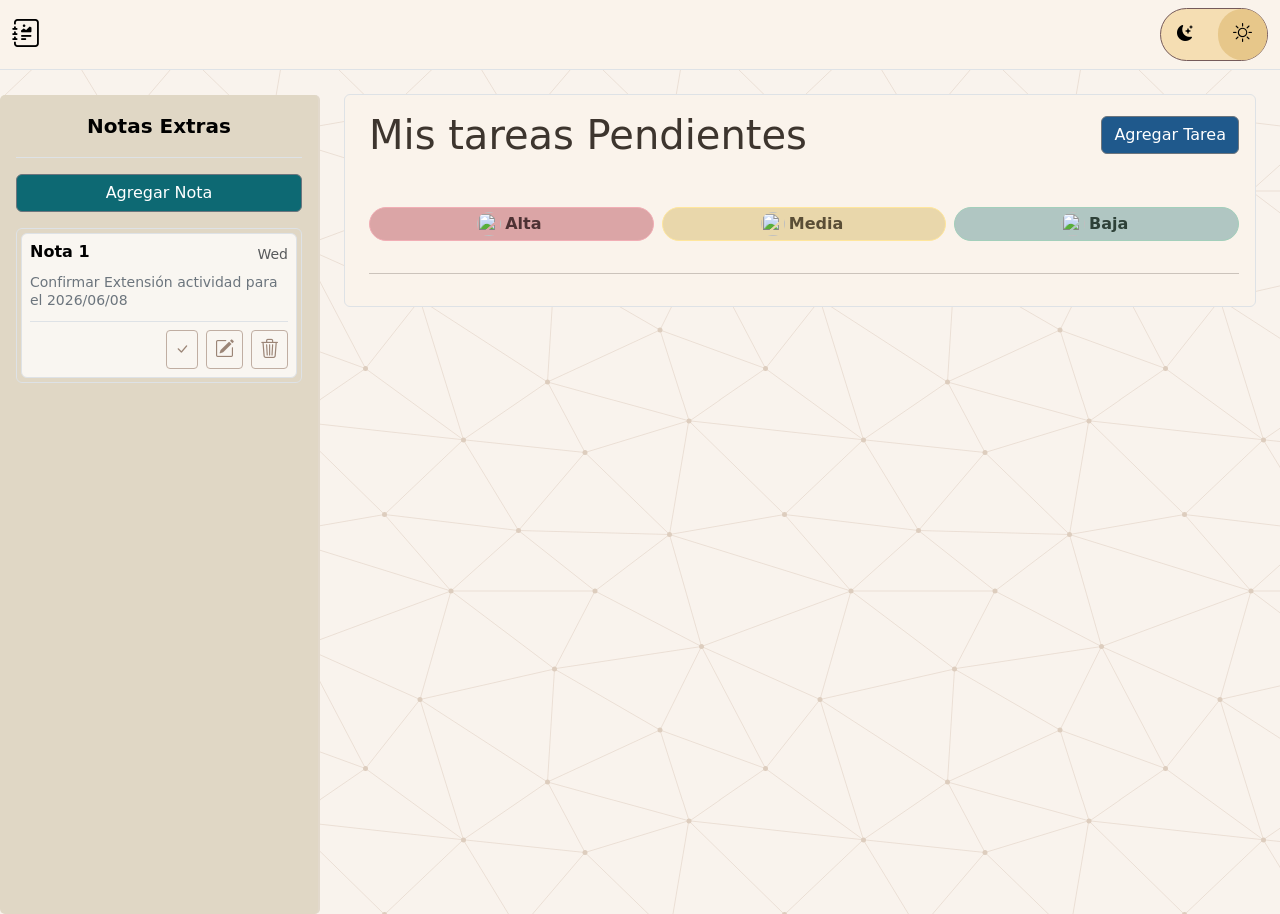
==== commit 4bc2e621: "No subidos" ====
--- a/index.html
+++ b/index.html
@@ -31,8 +31,13 @@
 
             <div class="collapse navbar-collapse justify-content-end" id="navbarNavDropdown">
                 <ul class="navbar-nav gap-2 mt-2 mt-lg-0">
-                    <li class="nav-item">
-                        <a class="nav-link" id="modo" href="#"><i class="bi bi-moon-stars-fill" id="icono"></i></a>
+                    <li class="nav-item d-flex align-items-center gap-2">
+                        <a class="nav-link" id="btn-modo-oscuro" href="#" role="button" aria-label="Activar modo oscuro" title="Modo Oscuro">
+                            <i class="bi bi-moon-stars-fill"></i>
+                        </a>
+                        <a class="nav-link" id="btn-modo-claro" href="#" role="button" aria-label="Activar modo claro" title="Modo Claro">
+                            <i class="bi bi-brightness-high"></i>
+                        </a>
                     </li>
                 </ul>
             </div>
@@ -58,7 +63,6 @@
         <!-- Listado dinámico de notas extras -->
         <div id="contenedorNotasExtras" class="list-group list-group-flush scrollarea border rounded w-100 gap-1 p-1">
             
-            <!-- Ejemplo de ítem con acciones -->
             <div class="list-group-item backfondo border rounded p-2 lh-sm d-flex flex-column gap-2">
                 <div class="d-flex w-100 align-items-center justify-content-between">
                     <strong class="mb-1 text-truncate" style="max-width: 140px;">Nota 1</strong>
@@ -66,7 +70,7 @@
                 </div>
                 <div class="small text-secondary">Confirmar Extensión actividad para el 2026/06/08</div>
                 
-                <!-- Botones de Acción (Editar, Check, Borrar) -->
+                
                 <div class="d-flex justify-content-end gap-2 border-top pt-2 mt-1">
                     <button class="btn btn-sm btn-outline-success p-1 px-2 btn-check-extra" title="Completar">
                         <i class="bi bi-check-lg"></i>
@@ -88,18 +92,19 @@
             <div class="row g-4">
                 <div class="col-12 col-md-12">
                     <div class="d-flex flex-column gap-3 py-3 ps-4 pe-3 border rounded tareas">
-                        
+                        <h1 class="d-flex justify-content-between align-items-center w-100">Mis tareas Pendientes
+                            <button id="btnNuevaTarea" class="btn btn-secondary">Agregar Tarea</button>
+                        </h1>
                         <div class="d-flex flex-wrap gap-2 w-100 mt-4 ps-8">
-                            <button id="btnNuevaTarea" class="btn btn-secondary">Agregar Tarea</button>
-                            <span class="Rojo badge d-flex flex-fill justify-content-center align-items-center p-1 pe-2 text-danger-emphasis bg-danger-subtle border border-danger-subtle rounded-pill">
+                        <span class="Rojo badge d-flex flex-fill justify-content-center align-items-center p-1 pe-2 text-danger-emphasis bg-danger-subtle border border-danger-subtle rounded-pill btn-filtro-global" data-prioridad="Alta" style="cursor: pointer;">
                                 <img class="rounded-circle me-1" width="24" height="24" src="https://media.istockphoto.com/id/2217195981/vector/human-silhouette-profile.webp?a=1&b=1&s=612x612&w=0&k=20&c=wUSqGblDH8gOge5ipaBt1TjM0HLCsXHWzp-qzt_V4os=" alt="">
                                 Alta
                             </span>
-                            <span class="Amarillo badge d-flex flex-fill justify-content-center align-items-center p-1 pe-2 text-warning-emphasis bg-warning-subtle border border-warning-subtle rounded-pill">
+                            <span class="Amarillo badge d-flex flex-fill justify-content-center align-items-center p-1 pe-2 text-warning-emphasis bg-warning-subtle border border-warning-subtle rounded-pill btn-filtro-global" data-prioridad="Media" style="cursor: pointer;">
                                 <img class="rounded-circle me-1" width="24" height="24" src="https://media.istockphoto.com/id/2217195981/vector/human-silhouette-profile.webp?a=1&b=1&s=612x612&w=0&k=20&c=wUSqGblDH8gOge5ipaBt1TjM0HLCsXHWzp-qzt_V4os=" alt="">
                                 Media
                             </span>
-                            <span class="Verde badge d-flex flex-fill justify-content-center align-items-center p-1 pe-2 text-success-emphasis bg-success-subtle border border-success-subtle rounded-pill">
+                            <span class="Verde badge d-flex flex-fill justify-content-center align-items-center p-1 pe-2 text-success-emphasis bg-success   -subtle border border-success-subtle rounded-pill btn-filtro-global"   data-prioridad="Baja" style="cursor: pointer;">
                                 <img class="rounded-circle me-1" width="24" height="24" src="https://media.istockphoto.com/id/2217195981/vector/human-silhouette-profile.webp?a=1&b=1&s=612x612&w=0&k=20&c=wUSqGblDH8gOge5ipaBt1TjM0HLCsXHWzp-qzt_V4os=" alt="">
                                 Baja
                             </span>
--- a/css/styles.css
+++ b/css/styles.css
@@ -1,15 +1,16 @@
 body{
-background-color: #D4F86F;
-background-image: url("data:image/svg+xml,%3Csvg xmlns='http://www.w3.org/2000/svg' width='100' height='100' viewBox='0 0 200 200'%3E%3Cdefs%3E%3ClinearGradient id='a' gradientUnits='userSpaceOnUse' x1='100' y1='33' x2='100' y2='-3'%3E%3Cstop offset='0' stop-color='%23000' stop-opacity='0'/%3E%3Cstop offset='1' stop-color='%23000' stop-opacity='1'/%3E%3C/linearGradient%3E%3ClinearGradient id='b' gradientUnits='userSpaceOnUse' x1='100' y1='135' x2='100' y2='97'%3E%3Cstop offset='0' stop-color='%23000' stop-opacity='0'/%3E%3Cstop offset='1' stop-color='%23000' stop-opacity='1'/%3E%3C/linearGradient%3E%3C/defs%3E%3Cg fill='%23acd049' %3E%3Crect x='100' width='100' height='100'/%3E%3Crect y='100' width='100' height='100'/%3E%3C/g%3E%3Cg fill-opacity='1'%3E%3Cpolygon fill='url(%23a)' points='100 30 0 0 200 0'/%3E%3Cpolygon fill='url(%23b)' points='100 100 0 130 0 100 200 100 200 130'/%3E%3C/g%3E%3C/svg%3E");
-}
+background-color: #F9F3ED;
+background-image: url("data:image/svg+xml,%3Csvg xmlns='http://www.w3.org/2000/svg' width='400' height='400' viewBox='0 0 800 800'%3E%3Cg fill='none' stroke='%23DDCBBD' stroke-width='1'%3E%3Cpath d='M769 229L1037 260.9M927 880L731 737 520 660 309 538 40 599 295 764 126.5 879.5 40 599-197 493 102 382-31 229 126.5 79.5-69-63'/%3E%3Cpath d='M-31 229L237 261 390 382 603 493 308.5 537.5 101.5 381.5M370 905L295 764'/%3E%3Cpath d='M520 660L578 842 731 737 840 599 603 493 520 660 295 764 309 538 390 382 539 269 769 229 577.5 41.5 370 105 295 -36 126.5 79.5 237 261 102 382 40 599 -69 737 127 880'/%3E%3Cpath d='M520-140L578.5 42.5 731-63M603 493L539 269 237 261 370 105M902 382L539 269M390 382L102 382'/%3E%3Cpath d='M-222 42L126.5 79.5 370 105 539 269 577.5 41.5 927 80 769 229 902 382 603 493 731 737M295-36L577.5 41.5M578 842L295 764M40-201L127 80M102 382L-261 269'/%3E%3C/g%3E%3Cg fill='%23DDCDBE'%3E%3Ccircle cx='769' cy='229' r='5'/%3E%3Ccircle cx='539' cy='269' r='5'/%3E%3Ccircle cx='603' cy='493' r='5'/%3E%3Ccircle cx='731' cy='737' r='5'/%3E%3Ccircle cx='520' cy='660' r='5'/%3E%3Ccircle cx='309' cy='538' r='5'/%3E%3Ccircle cx='295' cy='764' r='5'/%3E%3Ccircle cx='40' cy='599' r='5'/%3E%3Ccircle cx='102' cy='382' r='5'/%3E%3Ccircle cx='127' cy='80' r='5'/%3E%3Ccircle cx='370' cy='105' r='5'/%3E%3Ccircle cx='578' cy='42' r='5'/%3E%3Ccircle cx='237' cy='261' r='5'/%3E%3Ccircle cx='390' cy='382' r='5'/%3E%3C/g%3E%3C/svg%3E");}
 /* *Colores */
 
 .navbar, .formulario, .tareas{
-    background: linear-gradient(90deg, #fdfbf7 0%, #f4efe6 100%);
-    border-bottom: 2px solid #e2d9cc;
-     color: #3d352e; 
+    background: #FAF3EB;
+    border-bottom: 2px solid #FAF3EB;
+    color: #3d352e; 
 }
-
+.navbar-expand-lg{
+    background-color: #FAF3EB;
+}
 .notasExtra{
     border-radius: 5px;
     margin-top: 1.6rem;
@@ -18,6 +19,46 @@
     color: #3d352e;  ;
     
 }
+#btn-modo-oscuro{
+    transition: .3s ease-in-out all;
+    margin-left: 0.1rem;
+    color: white;
+    padding: 11px 15px 11px 15px;
+    color: #3d352e!important;
+}
+#btn-modo-claro{
+    transition: .3s ease-in-out all;
+    background-color: rgb(231, 199, 138);
+    margin-left: 0.1rem;
+    padding: 11px 15px 11px 15px;
+    border-radius: 30px;
+    color: #000000!important;
+}
+.bi-brightness-high{
+    font-size: 1.2rem;
+    color: #000000!important;
+
+}
+.navbar-nav{
+    background-color: wheat;
+    border: solid rgb(117, 90, 90) 1px;
+    border-radius: 50px;
+}
+.text-success-emphasis{
+background-color: #B0C6C2 !important;
+    color: #2e4138!important;
+}
+
+.text-warning-emphasis{
+    background-color: #E9D7AB !important;
+    color: #5a4e36!important;
+}
+
+.text-danger-emphasis{
+background-color: #DBA5A6 !important;
+    color: #4e3234 !important;
+}
+
 .tareaFondo, .backfondo{
     background-color: rgba(255, 255, 255, 0.616) !important;
 }
@@ -34,23 +75,47 @@
 }
 #btnNotaExtra{
     margin-bottom: 2rem;
-    background-color: rgba(150, 13, 13, 0.829);
+    background-color: #0D6973;
 }
 .badge{
     height: auto;
-    width: 5rem;
+    width: 1px !important;
     font-size: 1rem !important;
 }
 #btnNuevaTarea{
-    background-color: #bd0f20d8;
+    display: flex; 
+    justify-content: space-between;
+    align-items: center;
+    background-color: #1F598C;
 }
+.list-group-item{
+    background-color: #F9F6F1 !important;
+    color: black;
+}
+
+.btn-check-extra, .btn-edit-extra, .btn-delete-extra{
+    color: #9b8576 !important;
+    border: solid #c0aea2  1px !important;
+}
+
+.btn-check-extra:hover, .btn-edit-extra:hover, .btn-delete-extra:hover{
+    color: #ffffff !important;
+}
+
+
 @media (min-width: 992px) {
     .offcanvas-lg.notasExtra {
-        background-color: #f5efe6 !important;
+        background-color: #e0d7c5 !important;
         border-right: 2px solid #e2d9cc !important;
         color: #3d352e !important;
     }
 }
+
+.badge-fecha{
+    padding-left: 5rem !important;  
+    padding-right: 5rem !important; 
+}
+
 .bi-moon-stars-fill, .home1{
     color:black;
 }
--- a/css/vision.css
+++ b/css/vision.css
@@ -1,31 +1,29 @@
 body.dark{
-background-color: #060817 !important;
-background-image: url("data:image/svg+xml,%3Csvg xmlns='http://www.w3.org/2000/svg' width='400' height='400' viewBox='0 0 800 800'%3E%3Cg fill='none' stroke='%2316254F' stroke-width='1'%3E%3Cpath d='M769 229L1037 260.9M927 880L731 737 520 660 309 538 40 599 295 764 126.5 879.5 40 599-197 493 102 382-31 229 126.5 79.5-69-63'/%3E%3Cpath d='M-31 229L237 261 390 382 603 493 308.5 537.5 101.5 381.5M370 905L295 764'/%3E%3Cpath d='M520 660L578 842 731 737 840 599 603 493 520 660 295 764 309 538 390 382 539 269 769 229 577.5 41.5 370 105 295 -36 126.5 79.5 237 261 102 382 40 599 -69 737 127 880'/%3E%3Cpath d='M520-140L578.5 42.5 731-63M603 493L539 269 237 261 370 105M902 382L539 269M390 382L102 382'/%3E%3Cpath d='M-222 42L126.5 79.5 370 105 539 269 577.5 41.5 927 80 769 229 902 382 603 493 731 737M295-36L577.5 41.5M578 842L295 764M40-201L127 80M102 382L-261 269'/%3E%3C/g%3E%3Cg fill='%23ACBBC6'%3E%3Ccircle cx='769' cy='229' r='5'/%3E%3Ccircle cx='539' cy='269' r='5'/%3E%3Ccircle cx='603' cy='493' r='5'/%3E%3Ccircle cx='731' cy='737' r='5'/%3E%3Ccircle cx='520' cy='660' r='5'/%3E%3Ccircle cx='309' cy='538' r='5'/%3E%3Ccircle cx='295' cy='764' r='5'/%3E%3Ccircle cx='40' cy='599' r='5'/%3E%3Ccircle cx='102' cy='382' r='5'/%3E%3Ccircle cx='127' cy='80' r='5'/%3E%3Ccircle cx='370' cy='105' r='5'/%3E%3Ccircle cx='578' cy='42' r='5'/%3E%3Ccircle cx='237' cy='261' r='5'/%3E%3Ccircle cx='390' cy='382' r='5'/%3E%3C/g%3E%3C/svg%3E");
-}
+background-color: #18181E;
+background-image: url("data:image/svg+xml,%3Csvg xmlns='http://www.w3.org/2000/svg' width='400' height='400' viewBox='0 0 800 800'%3E%3Cg fill='none' stroke='%232F303B' stroke-width='1'%3E%3Cpath d='M769 229L1037 260.9M927 880L731 737 520 660 309 538 40 599 295 764 126.5 879.5 40 599-197 493 102 382-31 229 126.5 79.5-69-63'/%3E%3Cpath d='M-31 229L237 261 390 382 603 493 308.5 537.5 101.5 381.5M370 905L295 764'/%3E%3Cpath d='M520 660L578 842 731 737 840 599 603 493 520 660 295 764 309 538 390 382 539 269 769 229 577.5 41.5 370 105 295 -36 126.5 79.5 237 261 102 382 40 599 -69 737 127 880'/%3E%3Cpath d='M520-140L578.5 42.5 731-63M603 493L539 269 237 261 370 105M902 382L539 269M390 382L102 382'/%3E%3Cpath d='M-222 42L126.5 79.5 370 105 539 269 577.5 41.5 927 80 769 229 902 382 603 493 731 737M295-36L577.5 41.5M578 842L295 764M40-201L127 80M102 382L-261 269'/%3E%3C/g%3E%3Cg fill='%232F303B'%3E%3Ccircle cx='769' cy='229' r='5'/%3E%3Ccircle cx='539' cy='269' r='5'/%3E%3Ccircle cx='603' cy='493' r='5'/%3E%3Ccircle cx='731' cy='737' r='5'/%3E%3Ccircle cx='520' cy='660' r='5'/%3E%3Ccircle cx='309' cy='538' r='5'/%3E%3Ccircle cx='295' cy='764' r='5'/%3E%3Ccircle cx='40' cy='599' r='5'/%3E%3Ccircle cx='102' cy='382' r='5'/%3E%3Ccircle cx='127' cy='80' r='5'/%3E%3Ccircle cx='370' cy='105' r='5'/%3E%3Ccircle cx='578' cy='42' r='5'/%3E%3Ccircle cx='237' cy='261' r='5'/%3E%3Ccircle cx='390' cy='382' r='5'/%3E%3C/g%3E%3C/svg%3E");}
 
 body.dark .navbar, body.dark .formulario{
-    background: linear-gradient(90deg, #0f172a 0%, #1e293b 100%) !important;
+    background: #0C1526 !important;
     border-bottom: 1px solid #334155 !important;
     color: #f8fafc !important;
 }
 body.dark .tareas{
-background: rgba(30, 41, 59, 0.85) !important;
+background: #1F222B !important;
     border: 1px solid #334155 !important;
     backdrop-filter: blur(8px);
     color: #f8fafc !important;
 }
 
 body.dark .notasExtra {
-    background-color: #1e293b !important;
+    background-color: #1F222B !important;
     border-right: 1px solid #334155 !important;
     color: #f8fafc !important;
 }
 body.dark .mb-1 {
     color: black !important;
 }
-body.dark .tareaFondo, 
+body.dark .tareaFondo,
 body.dark .backfondo {
-    background-color: #0f172a !important;
     border: 1px solid #334155 !important;
     color: #e2e8f0 !important;
 }
@@ -34,18 +32,88 @@
     background-color: #8b80a5 !important;
     
 }
-body.dark .bi-brightness-high, body.dark .bi-journal-richtext{
+
+body.dark .bi-brightness-high, body.dark .bi-journal-richtext, body.dark .fw-semibold,
+body.dark .text-truncate{
+    color: white !important;
+}
+body.dark .btn-check-extra,body.dark .btn-edit-extra,body.dark .btn-delete-extra{
+    color: white !important;
+    border: solid white  1px !important;
+}
+
+body.dark .btn-check-extra:hover,body.dark .btn-edit-extra:hover,body.dark .btn-delete-extra:hover{
+
     color: white;
 }
+
+body.dark #btn-modo-oscuro{
+    transition: .3s ease-in-out all;
+    background-color: #405161 !important;
+    color: white !important;
+    margin-left: 0.1rem;
+    padding: 11px 15px 11px 15px;
+    border-radius: 30px !important;
+    color: #3d352e!important;
+}
+body.dark .bi-moon-stars-fill, body.dark .text-muted{
+    color: white !important;
+}
+
+body.dark #btn-modo-claro{
+    transition: .3s ease-in-out all;
+    background-color: transparent !important;
+    margin-left: 0.1rem;
+    padding: 11px 11px 11px 12px;
+    border-radius: 20px;
+    color: #3d352e!important;
+}
+body.dark .navbar-nav{
+    background-color: #1E1E26;
+    border: solid rgb(41, 41, 41) 1px;
+    border-radius: 50px;
+}
+
+
+body.dark .text-secondary       {
+    color: #A8A8AE !important;
+}
+
 body.dark .tareaFondo,body.dark .backfondo{
-    background-color: rgba(255, 255, 255, 0.616) !important;
+    background-color: #2C2E37 !important;
 }
+
+body.dark .text-warning-emphasis{
+    background-color: #735C32 !important;
+    color: #3a2102 !important;
+}
+
+
+body.dark .text-danger-emphasis{
+background-color: #83636c !important;
+    color: #27070d !important;
+}
+
+body.dark .text-success-emphasis{
+background-color: #414F4D !important;
+    color: #5ab181 !important;
+}
+
 body.dark #descInput, body.dark #personaInput,body.dark #importanciaInput,body.dark #fechaInput,body.dark #notasInput{
 background-color: #ECECEC;
 }
+
+body.dark #btnNuevaTarea, body.dark #btnNotaExtra{
+    display: flex;
+    justify-content: space-between;
+    align-items: center;
+    background-color: #1A4078 !important;
+    color: #ebf1f8 !important;
+}
+
 @media (min-width: 992px) {
     body.dark .offcanvas-lg.notasExtra {
-     background-color: #1e293b !important;
+     background-color: #1F222B !important;
         border-right: 1px solid #334155 !important;
         color: #f8fafc !important;
     }
